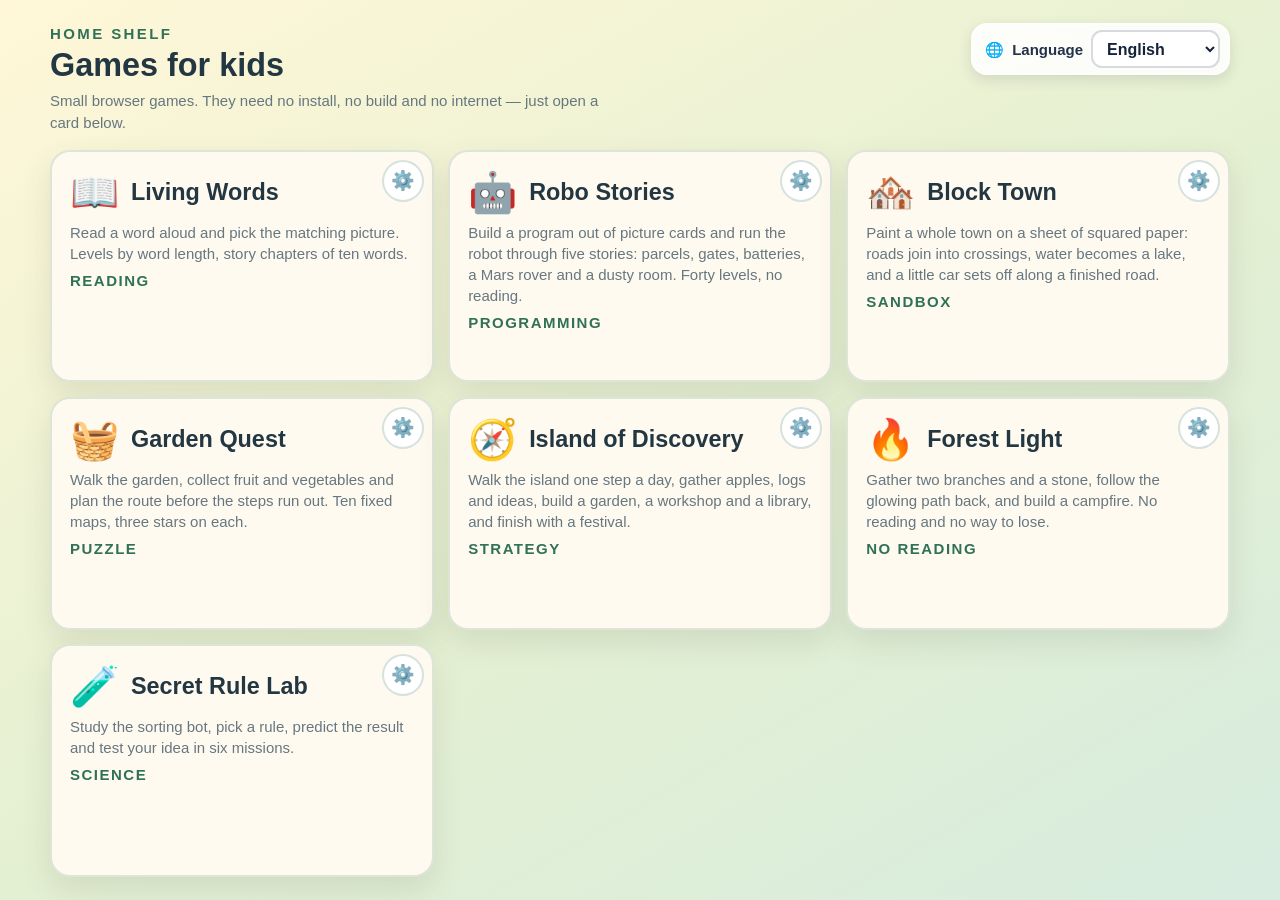
==== index.html @ 50716b26 "chore: reorder games on the main shelf - Reposition Block Town, Island of Discovery, and Forest Ligh" ====
<!doctype html>
<html lang="en">
  <head>
    <meta charset="UTF-8" />
    <meta name="viewport" content="width=device-width, initial-scale=1.0" />
    <meta name="theme-color" content="#f7d774" />
    <title>Games for kids</title>
    <link rel="manifest" href="manifest.webmanifest" />
    <link rel="icon" type="image/png" sizes="192x192" href="icons/icon-192.png" />
    <link rel="apple-touch-icon" href="icons/apple-touch-icon.png" />
    <link rel="stylesheet" href="shared/game-language.css" />
    <style>
      :root {
        --ink: #233743;
        --muted: #667780;
        --paper: #fffaf0;
        --green-dark: #307157;
        --danger: #b03a2e;
      }

      * {
        box-sizing: border-box;
      }

      body {
        display: flex;
        flex-direction: column;
        min-height: 100dvh;
        margin: 0;
        padding: clamp(14px, 2.6vh, 34px) clamp(16px, 3vw, 36px);
        gap: clamp(10px, 1.8vh, 20px);
        color: var(--ink);
        background: linear-gradient(150deg, #fff7d8 0%, #e4f0d2 54%, #d7ecdf 100%);
        font-family: ui-rounded, "Arial Rounded MT Bold", "Trebuchet MS", sans-serif;
      }

      header {
        flex: none;
        width: 100%;
        max-width: 1180px;
        margin: 0 auto;
      }

      .header-top {
        display: flex;
        gap: 16px;
        align-items: flex-start;
        justify-content: space-between;
        flex-wrap: wrap;
      }

      .eyebrow {
        margin: 0;
        color: var(--green-dark);
        font-size: 15px;
        font-weight: 900;
        letter-spacing: 0.16em;
      }

      h1 {
        margin: 2px 0 6px;
        font-size: clamp(24px, 3.6vh, 40px);
      }

      header p {
        max-width: 68ch;
        margin: 0;
        color: var(--muted);
        font-size: 15px;
        line-height: 1.45;
      }

      .shelf {
        display: grid;
        flex: 1;
        width: 100%;
        max-width: 1180px;
        min-height: 0;
        margin: 0 auto;
        padding: 0;
        gap: clamp(10px, 1.6vh, 16px);
        grid-template-columns: repeat(auto-fit, minmax(260px, 1fr));
        list-style: none;
      }

      .shelf-item {
        position: relative;
        min-height: 0;
      }

      a.card {
        display: grid;
        height: 100%;
        padding: clamp(14px, 2vh, 22px);
        border: 2px solid rgba(48, 113, 87, 0.16);
        border-radius: 20px;
        background: var(--paper);
        box-shadow: 0 12px 30px rgba(71, 76, 57, 0.12);
        color: inherit;
        text-decoration: none;
        gap: 6px;
        align-content: start;
        transition: transform 160ms ease, border-color 160ms ease;
      }

      a.card:hover {
        transform: translateY(-3px);
        border-color: var(--green-dark);
      }

      a.card:focus-visible {
        outline: 3px solid var(--green-dark);
        outline-offset: 3px;
      }

      .card-head {
        display: flex;
        min-height: 46px;
        align-items: center;
        padding-right: 44px;
        gap: 12px;
      }

      .emoji {
        font-size: clamp(30px, 4.4vh, 44px);
        line-height: 1;
      }

      .card h2 {
        margin: 0;
        font-size: clamp(19px, 2.6vh, 26px);
      }

      .card p {
        margin: 0;
        overflow: hidden;
        color: var(--muted);
        font-size: 15px;
        line-height: 1.4;
      }

      .tag {
        margin-top: 2px;
        color: var(--green-dark);
        font-size: 15px;
        font-weight: 900;
        letter-spacing: 0.1em;
      }

      /* Adult controls: small, quiet and clearly apart from the text a child reads. */
      .settings-button {
        position: absolute;
        top: 10px;
        right: 10px;
        display: flex;
        width: 42px;
        height: 42px;
        align-items: center;
        justify-content: center;
        padding: 0;
        border: 2px solid rgba(48, 113, 87, 0.2);
        border-radius: 50%;
        background: #fff;
        color: var(--muted);
        font-size: 19px;
        line-height: 1;
        cursor: pointer;
      }

      .settings-button:hover {
        border-color: var(--green-dark);
        color: var(--green-dark);
      }

      .settings-button:focus-visible {
        outline: 3px solid var(--green-dark);
        outline-offset: 2px;
      }

      .settings-panel {
        position: absolute;
        z-index: 5;
        top: 58px;
        right: 10px;
        width: min(266px, calc(100% - 20px));
        padding: 14px;
        border: 2px solid rgba(48, 113, 87, 0.24);
        border-radius: 16px;
        background: #fff;
        box-shadow: 0 16px 34px rgba(35, 55, 67, 0.24);
        text-align: left;
      }

      .settings-panel[hidden] {
        display: none;
      }

      .settings-panel--above {
        top: auto;
        bottom: 10px;
      }

      .settings-panel-title {
        margin: 0 0 4px;
        font-size: 16px;
        font-weight: 900;
      }

      .settings-panel-note {
        margin: 0 0 10px;
        color: var(--muted);
        font-size: 15px;
        line-height: 1.35;
      }

      .settings-panel button {
        width: 100%;
        min-height: 40px;
        padding: 8px 12px;
        border: 2px solid rgba(35, 55, 67, 0.22);
        border-radius: 12px;
        background: #fff;
        color: var(--ink);
        font: inherit;
        font-size: 15px;
        font-weight: 800;
        cursor: pointer;
      }

      .settings-panel button + button {
        margin-top: 8px;
      }

      .settings-panel button:focus-visible {
        outline: 3px solid var(--green-dark);
        outline-offset: 2px;
      }

      .settings-danger {
        border-color: rgba(176, 58, 46, 0.4);
        color: var(--danger);
      }

      .settings-danger:hover {
        background: #fdf1ef;
      }

      .settings-done {
        margin: 0;
        color: var(--green-dark);
        font-size: 15px;
        font-weight: 800;
      }

      /* The list of Block Town blocks needs two columns to stay readable. */
      .settings-panel--blocks {
        width: min(400px, calc(100vw - 24px));
      }

      .settings-blocks {
        display: grid;
        max-height: min(52vh, 380px);
        margin-bottom: 10px;
        gap: 6px;
        grid-template-columns: repeat(2, minmax(0, 1fr));
        overflow-y: auto;
      }

      .settings-panel .settings-chip {
        display: flex;
        min-height: 40px;
        align-items: center;
        padding: 6px 8px;
        gap: 8px;
        text-align: left;
      }

      .settings-blocks button + button {
        margin-top: 0;
      }

      /* An enabled block keeps its place, marked by a tick as well as by the
         pressed look, and no longer answers a tap. */
      .settings-chip[aria-pressed="true"] {
        border-color: rgba(48, 113, 87, 0.45);
        background: #eef7f1;
        cursor: default;
      }

      .settings-chip-swatch {
        width: 18px;
        height: 18px;
        flex: none;
        border: 1px solid rgba(35, 55, 67, 0.2);
        border-radius: 5px;
      }

      .settings-chip-name {
        flex: 1;
        font-size: 15px;
        font-weight: 700;
      }

      .settings-chip-mark {
        color: var(--green-dark);
        font-weight: 900;
      }

      /* Nine cards fit as a 3 by 3 shelf when the screen is tall enough.
         Smaller windows keep the plain scrolling shelf above. */
      @media (min-width: 860px) and (min-height: 700px) {
        body {
          height: 100dvh;
          overflow: hidden;
        }

        .shelf {
          grid-template-columns: repeat(3, minmax(0, 1fr));
          grid-template-rows: repeat(3, minmax(0, 1fr));
        }
      }

      @media (prefers-reduced-motion: reduce) {
        a.card {
          transition: none;
        }

        a.card:hover {
          transform: none;
        }
      }
    </style>
  </head>
  <body data-translations="translations.json">
    <header>
      <div class="header-top">
        <div>
          <p class="eyebrow">HOME SHELF</p>
          <h1>Games for kids</h1>
        </div>
        <div class="language-settings">
          <label class="language-picker">
            <span aria-hidden="true">🌐</span>
            <span class="language-picker-text">Language</span>
            <select data-language-select aria-label="Interface language">
              <option value="en">English</option>
              <option value="ru">Русский</option>
            </select>
          </label>
        </div>
      </div>
      <p>
        Small browser games. They need no install, no build and no internet — just open a card below.
      </p>
    </header>

    <ul class="shelf">
      <li class="shelf-item" data-game="word-quest">
        <a class="card" href="word-quest/">
          <div class="card-head">
            <span class="emoji" aria-hidden="true">📖</span>
            <h2>Living Words</h2>
          </div>
          <p>Read a word aloud and pick the matching picture. Levels by word length, story chapters of ten words.</p>
          <span class="tag">READING</span>
        </a>
      </li>
      <li class="shelf-item" data-game="robo-stories">
        <a class="card" href="robo-stories/">
          <div class="card-head">
            <span class="emoji" aria-hidden="true">🤖</span>
            <h2>Robo Stories</h2>
          </div>
          <p>Build a program out of picture cards and run the robot through five stories: parcels, gates, batteries, a Mars rover and a dusty room. Forty levels, no reading.</p>
          <span class="tag">PROGRAMMING</span>
        </a>
      </li>
      <li class="shelf-item" data-game="block-town">
        <a class="card" href="block-town/">
          <div class="card-head">
            <span class="emoji" aria-hidden="true">🏘️</span>
            <h2>Block Town</h2>
          </div>
          <p>Paint a whole town on a sheet of squared paper: roads join into crossings, water becomes a lake, and a little car sets off along a finished road.</p>
          <span class="tag">SANDBOX</span>
        </a>
      </li>
      <li class="shelf-item" data-game="garden-quest">
        <a class="card" href="garden-quest/">
          <div class="card-head">
            <span class="emoji" aria-hidden="true">🧺</span>
            <h2>Garden Quest</h2>
          </div>
          <p>Walk the garden, collect fruit and vegetables and plan the route before the steps run out. Ten fixed maps, three stars on each.</p>
          <span class="tag">PUZZLE</span>
        </a>
      </li>
      <li class="shelf-item" data-game="island-discovery">
        <a class="card" href="island-discovery/">
          <div class="card-head">
            <span class="emoji" aria-hidden="true">🧭</span>
            <h2>Island of Discovery</h2>
          </div>
          <p>Walk the island one step a day, gather apples, logs and ideas, build a garden, a workshop and a library, and finish with a festival.</p>
          <span class="tag">STRATEGY</span>
        </a>
      </li>
      <li class="shelf-item" data-game="forest-light">
        <a class="card" href="forest-light/">
          <div class="card-head">
            <span class="emoji" aria-hidden="true">🔥</span>
            <h2>Forest Light</h2>
          </div>
          <p>Gather two branches and a stone, follow the glowing path back, and build a campfire. No reading and no way to lose.</p>
          <span class="tag">NO READING</span>
        </a>
      </li>
      <li class="shelf-item" data-game="hypothesis-lab">
        <a class="card" href="hypothesis-lab/">
          <div class="card-head">
            <span class="emoji" aria-hidden="true">🧪</span>
            <h2>Secret Rule Lab</h2>
          </div>
          <p>Study the sorting bot, pick a rule, predict the result and test your idea in six missions.</p>
          <span class="tag">SCIENCE</span>
        </a>
      </li>
    </ul>

    <script src="shared/game-language.js"></script>
    <script src="shelf.js"></script>
  </body>
</html>
---- shared/game-language.css ----
.language-picker {
  display: inline-flex;
  min-height: 48px;
  align-items: center;
  gap: 8px;
  padding: 5px 8px 5px 12px;
  border: 2px solid rgb(255 255 255 / 58%);
  border-radius: 16px;
  background: rgb(255 255 255 / 86%);
  box-shadow: 0 5px 14px rgb(32 45 65 / 12%);
  color: #23324a;
  font: inherit;
  font-size: 15px;
  font-weight: 800;
  line-height: 1;
}

.language-picker select {
  min-width: 104px;
  min-height: 38px;
  margin: 0;
  padding: 0 30px 0 10px;
  border: 2px solid rgb(35 50 74 / 18%);
  border-radius: 11px;
  background-color: #fff;
  color: #17233a;
  font: inherit;
  font-size: 16px;
  font-weight: 800;
  cursor: pointer;
}

.language-picker select:focus-visible {
  outline: 4px solid #ffd45c;
  outline-offset: 2px;
}

.language-picker--compact {
  min-height: 44px;
  padding: 3px 5px 3px 9px;
}

.language-picker--compact .language-picker-text {
  position: absolute;
  width: 1px;
  height: 1px;
  overflow: hidden;
  clip: rect(0 0 0 0);
  white-space: nowrap;
}

.language-picker--compact select {
  min-width: 94px;
  min-height: 34px;
}

.language-settings {
  display: flex;
  align-items: center;
  justify-content: flex-end;
  gap: 10px;
}

@media (max-width: 760px) {
  .language-picker {
    min-height: 44px;
    padding: 3px 5px 3px 9px;
  }

  .language-picker .language-picker-text {
    position: absolute;
    width: 1px;
    height: 1px;
    overflow: hidden;
    clip: rect(0 0 0 0);
    white-space: nowrap;
  }

  .language-picker select {
    min-width: 94px;
    min-height: 34px;
  }
}
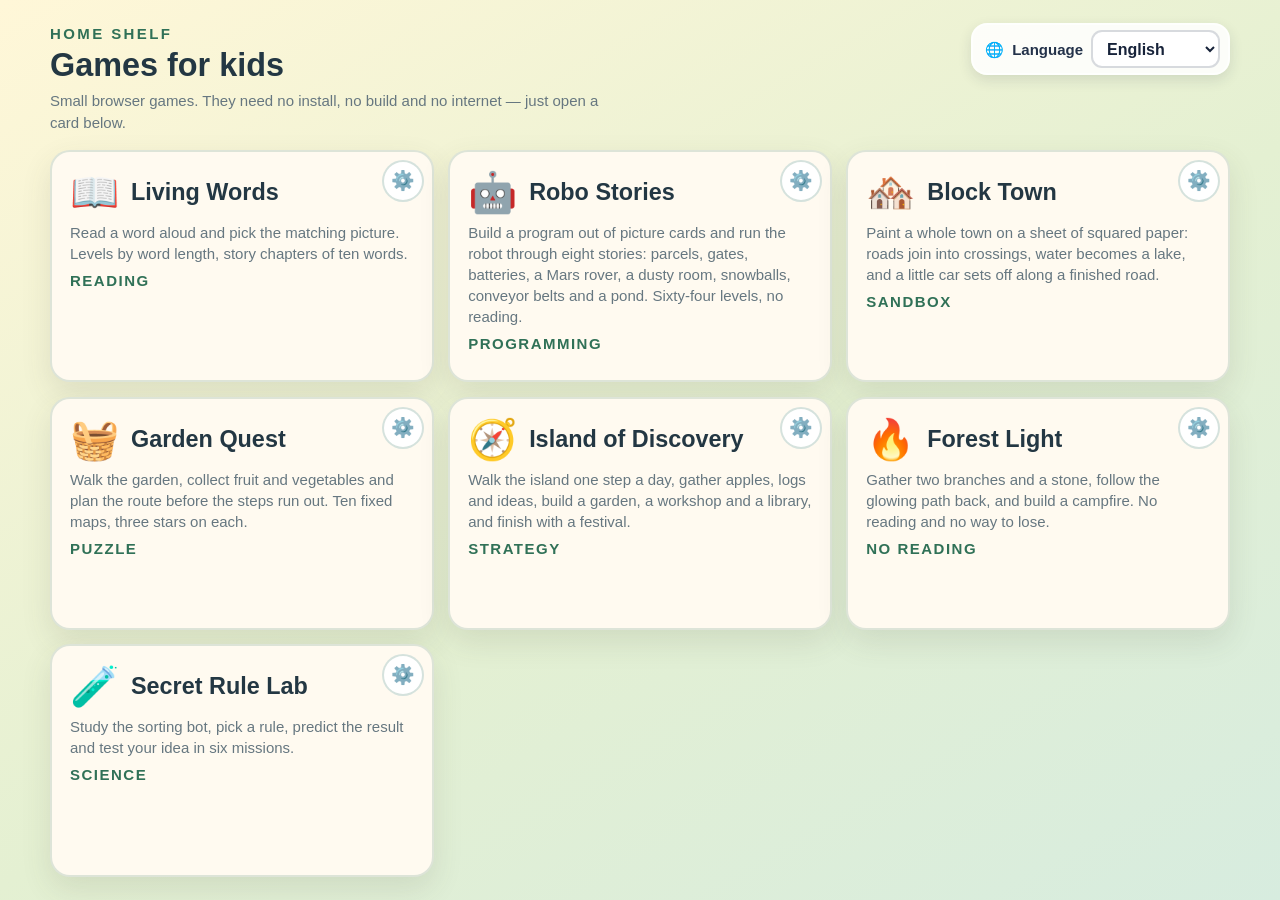
==== commit e0f563d5: "feat: add three new Robo Stories adventures - Add Snow Yard, Toy Factory, and Lily Pond with 24 new " ====
--- a/index.html
+++ b/index.html
@@ -371,7 +371,7 @@
             <span class="emoji" aria-hidden="true">🤖</span>
             <h2>Robo Stories</h2>
           </div>
-          <p>Build a program out of picture cards and run the robot through five stories: parcels, gates, batteries, a Mars rover and a dusty room. Forty levels, no reading.</p>
+          <p>Build a program out of picture cards and run the robot through eight stories: parcels, gates, batteries, a Mars rover, a dusty room, snowballs, conveyor belts and a pond. Sixty-four levels, no reading.</p>
           <span class="tag">PROGRAMMING</span>
         </a>
       </li>
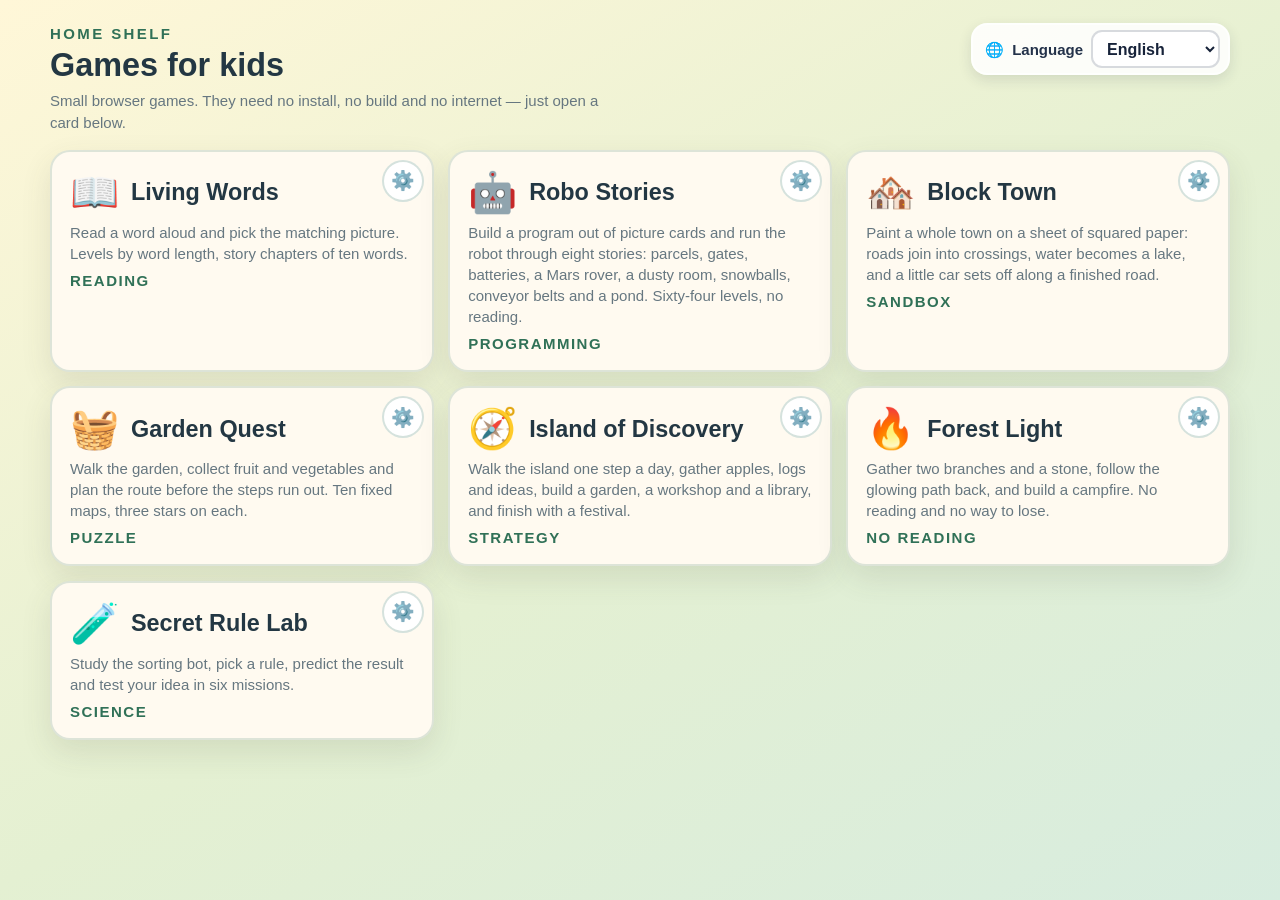
==== commit e5f65b7b: "fix: improve responsive layouts across games - Keep core game controls and choices visible on tablet" ====
--- a/index.html
+++ b/index.html
@@ -133,7 +133,6 @@
 
       .card p {
         margin: 0;
-        overflow: hidden;
         color: var(--muted);
         font-size: 15px;
         line-height: 1.4;
@@ -306,17 +305,13 @@
         font-weight: 900;
       }
 
-      /* Nine cards fit as a 3 by 3 shelf when the screen is tall enough.
-         Smaller windows keep the plain scrolling shelf above. */
-      @media (min-width: 860px) and (min-height: 700px) {
-        body {
-          height: 100dvh;
-          overflow: hidden;
-        }
-
+      /* A wide screen lines the cards up in three columns. Every row keeps the
+         height of its tallest card: a card must never cut its own description
+         off, so a window too short for the whole shelf scrolls instead. */
+      @media (min-width: 860px) {
         .shelf {
+          flex: none;
           grid-template-columns: repeat(3, minmax(0, 1fr));
-          grid-template-rows: repeat(3, minmax(0, 1fr));
         }
       }
 
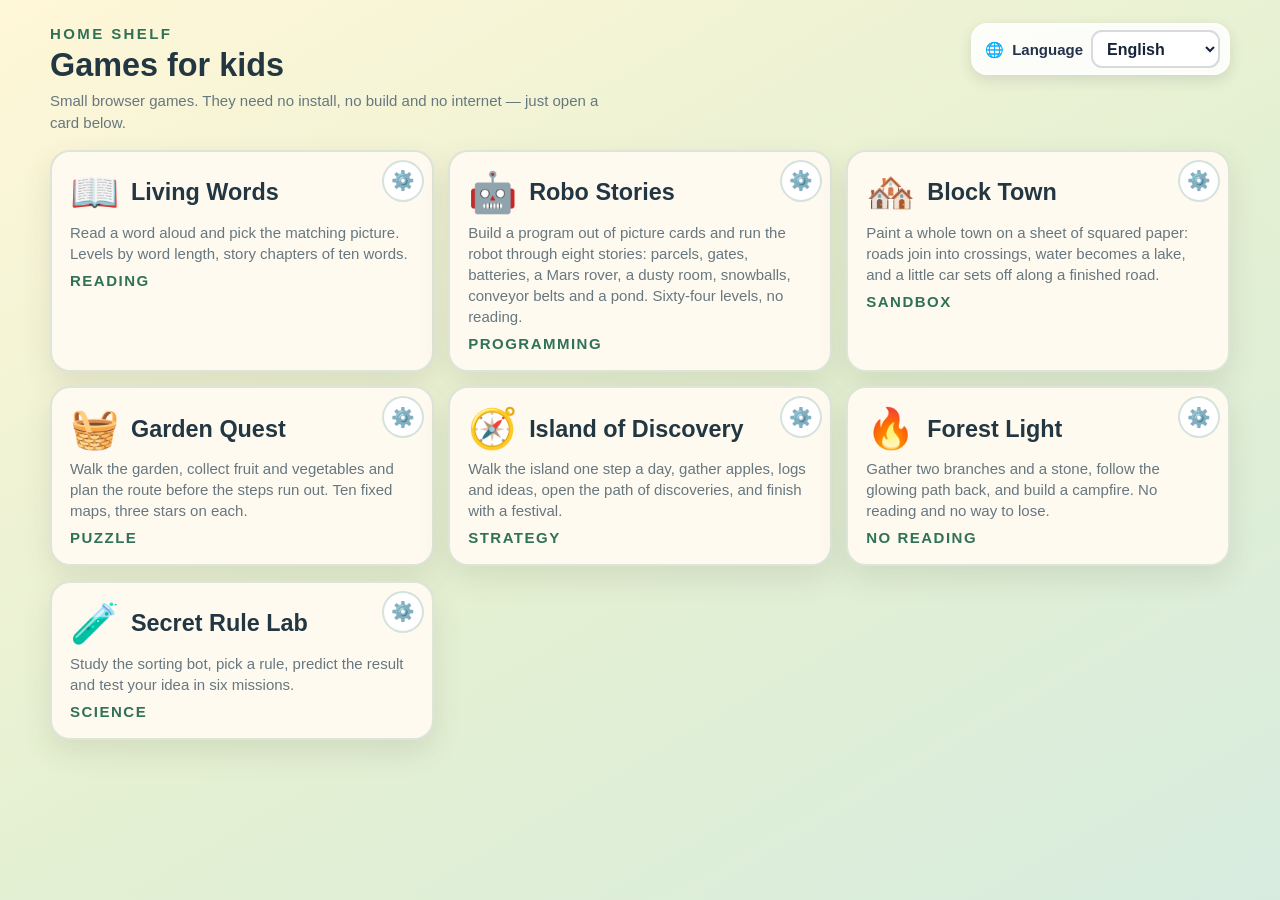
==== commit 8b5c625b: "feat: give Island Discovery a path of discoveries The three building cards were a flat list with no " ====
--- a/index.html
+++ b/index.html
@@ -396,7 +396,7 @@
             <span class="emoji" aria-hidden="true">🧭</span>
             <h2>Island of Discovery</h2>
           </div>
-          <p>Walk the island one step a day, gather apples, logs and ideas, build a garden, a workshop and a library, and finish with a festival.</p>
+          <p>Walk the island one step a day, gather apples, logs and ideas, open the path of discoveries, and finish with a festival.</p>
           <span class="tag">STRATEGY</span>
         </a>
       </li>
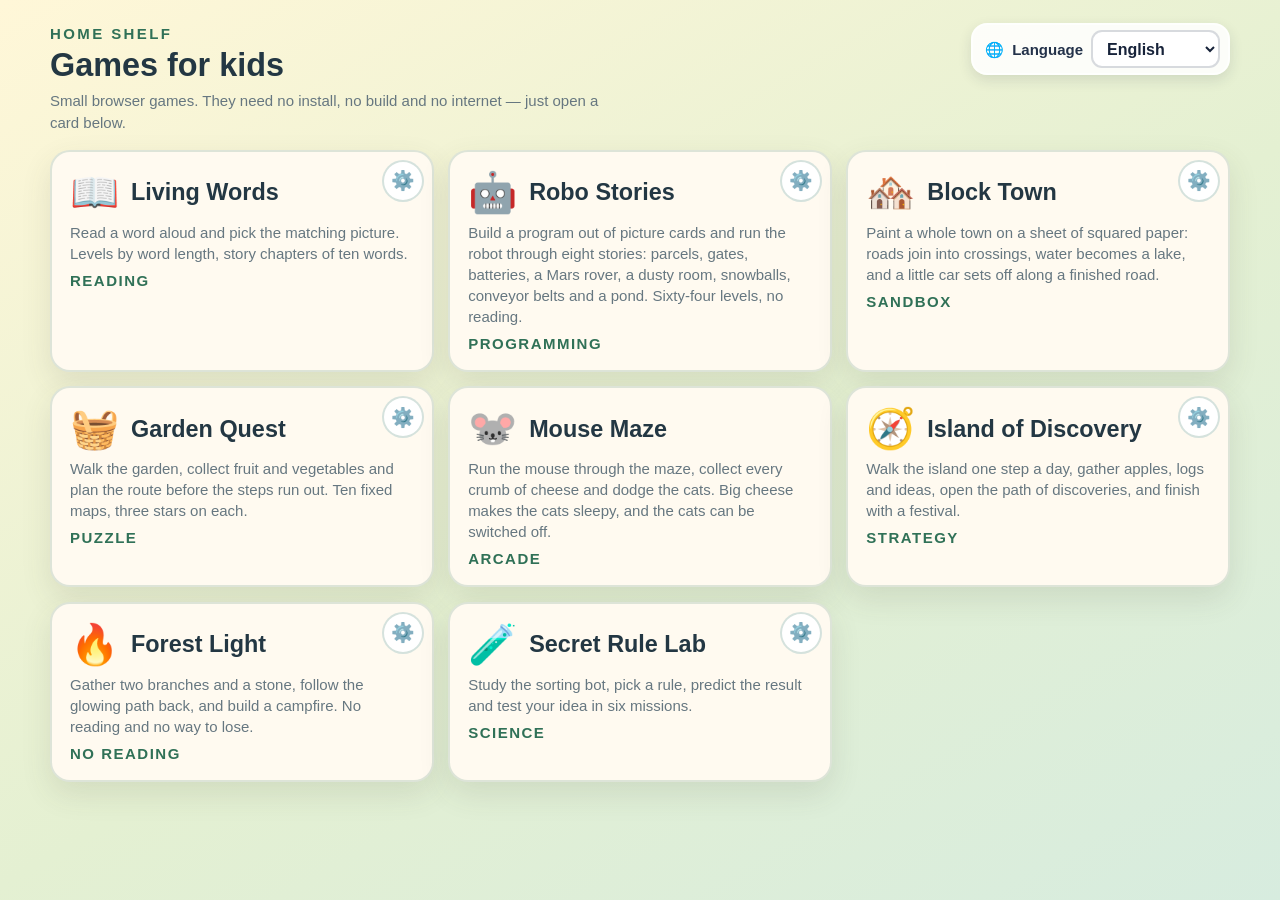
==== commit ec54a1ef: "feat: add Mouse Maze, a maze chase with switchable cats - Added the maze-mouse game: a mouse collect" ====
--- a/index.html
+++ b/index.html
@@ -251,9 +251,10 @@
         font-weight: 800;
       }
 
-      /* The list of Block Town blocks needs two columns to stay readable. */
+      /* The list of Block Town blocks sits in three columns; a phone too
+         narrow for three readable names falls back to two. */
       .settings-panel--blocks {
-        width: min(400px, calc(100vw - 24px));
+        width: min(560px, calc(100vw - 24px));
       }
 
       .settings-blocks {
@@ -261,8 +262,14 @@
         max-height: min(52vh, 380px);
         margin-bottom: 10px;
         gap: 6px;
-        grid-template-columns: repeat(2, minmax(0, 1fr));
+        grid-template-columns: repeat(3, minmax(0, 1fr));
         overflow-y: auto;
+      }
+
+      @media (max-width: 520px) {
+        .settings-blocks {
+          grid-template-columns: repeat(2, minmax(0, 1fr));
+        }
       }
 
       .settings-panel .settings-chip {
@@ -390,6 +397,16 @@
           <span class="tag">PUZZLE</span>
         </a>
       </li>
+      <li class="shelf-item" data-game="maze-mouse">
+        <a class="card" href="maze-mouse/">
+          <div class="card-head">
+            <span class="emoji" aria-hidden="true">🐭</span>
+            <h2>Mouse Maze</h2>
+          </div>
+          <p>Run the mouse through the maze, collect every crumb of cheese and dodge the cats. Big cheese makes the cats sleepy, and the cats can be switched off.</p>
+          <span class="tag">ARCADE</span>
+        </a>
+      </li>
       <li class="shelf-item" data-game="island-discovery">
         <a class="card" href="island-discovery/">
           <div class="card-head">
@@ -422,6 +439,7 @@
       </li>
     </ul>
 
+    <script src="shared/progress-sync.js"></script>
     <script src="shared/game-language.js"></script>
     <script src="shelf.js"></script>
   </body>
